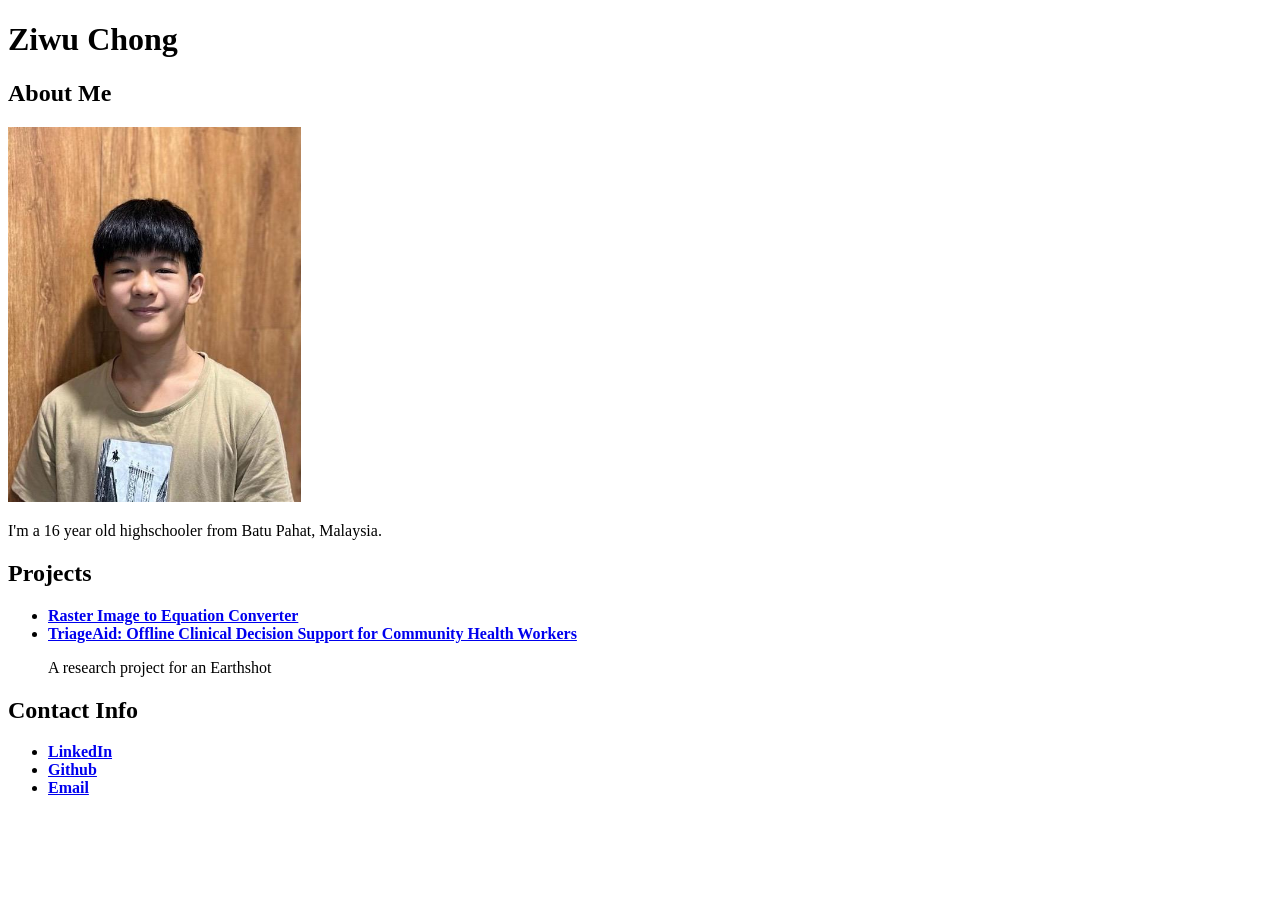
==== index.html @ c4d1c674 "Added About Me, Projects and Contact info. Added seperate html files for Project1 and 2" ====
<!DOCTYPE html>
<html lang="en">
    <head>
        <meta charset="UTF-8">
        <title>My Personal Website</title>
    </head>

    <body>
        <h1>Ziwu Chong</h1>
        <h2>About Me</h2>
        <img src="./images/WhatsApp Image 2026-03-03 at 11.17.52 AM.jpeg" alt="Profile" height="375" width="293">
        <p>I'm a 16 year old highschooler from Batu Pahat, Malaysia. </p>
        <h2>Projects</h2>
        <ul>
            <li><a href="./pages/project1.html"><strong>Raster Image to Equation Converter</strong></a></li>
            <li><a href="./pages/project2.html"><strong>TriageAid: Offline Clinical Decision Support for Community Health Workers</strong></a>
            <p>A research project for an Earthshot</p></li>
        </ul>
        <h2>Contact Info</h2>
        <ul>
            <li><a href="https://www.linkedin.com/in/chong-zi-wu-086863310/" target="_blank" rel="noopener"><strong>LinkedIn </strong></a></li>
            <li><a href="https://github.com/cziwu12" target="_blank" rel="noopener"><strong>Github</strong></a></li>
            <li><a href="mailto:cziwu12@gmail.com" target="_blank" rel="noopener"><strong>Email</strong></a></li>
        </ul>
    </body>
</html>

<!--Personal Site, include bio, projects (tks and hackclub), contact info-->
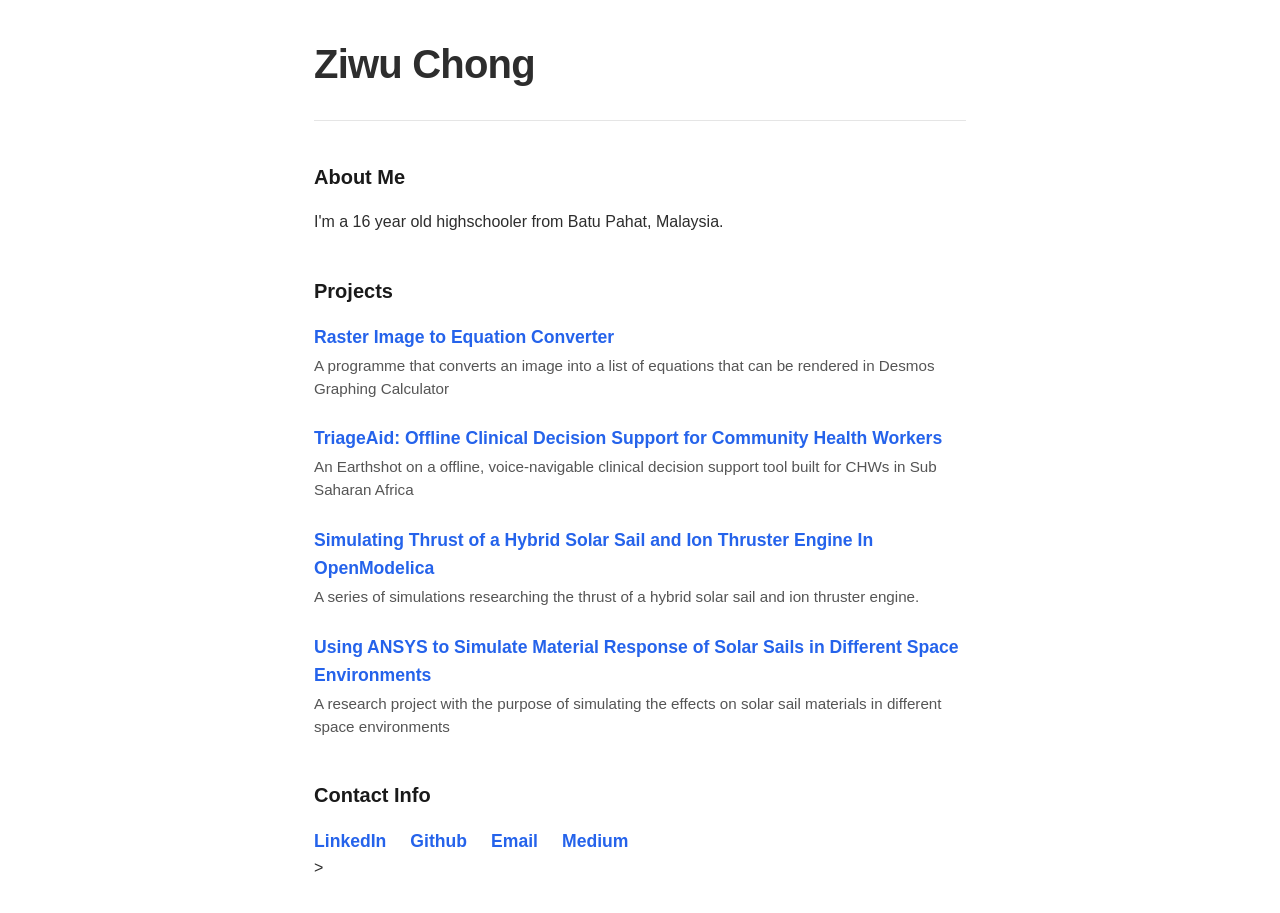
==== commit ab09ca01: "Added StyleSheet" ====
--- a/index.html
+++ b/index.html
@@ -2,27 +2,34 @@
 <html lang="en">
     <head>
         <meta charset="UTF-8">
-        <title>My Personal Website</title>
+        <meta name="viewport" content="width=device-width, initial-scale=1.0">
+        <title>Ziwu Personal Website</title>
+        <link rel="stylesheet" href="style.css">
     </head>
 
     <body>
         <h1>Ziwu Chong</h1>
         <h2>About Me</h2>
-        <img src="./images/WhatsApp Image 2026-03-03 at 11.17.52 AM.jpeg" alt="Profile" height="375" width="293">
         <p>I'm a 16 year old highschooler from Batu Pahat, Malaysia. </p>
         <h2>Projects</h2>
         <ul>
-            <li><a href="./pages/project1.html"><strong>Raster Image to Equation Converter</strong></a></li>
+            <li><a href="./pages/project1.html"><strong>Raster Image to Equation Converter</strong></a>
+            <p>A programme that converts an image into a list of equations that can be rendered in Desmos Graphing Calculator</p></li> 
             <li><a href="./pages/project2.html"><strong>TriageAid: Offline Clinical Decision Support for Community Health Workers</strong></a>
-            <p>A research project for an Earthshot</p></li>
+            <p>An Earthshot on a offline, voice-navigable clinical decision support tool built for CHWs in Sub Saharan Africa </p></li>
+            <li><a href="./pages/project3.html"><strong>Simulating Thrust of a Hybrid Solar Sail and Ion Thruster Engine In OpenModelica</strong></a>
+            <p>A series of simulations researching the thrust of a hybrid  solar sail and ion thruster engine.</p></li>
+            <li><a href="./pages/project4.html"><strong>Using ANSYS to Simulate Material Response of Solar Sails in Different Space Environments</strong></a>
+            <p>A research project with the purpose of simulating the effects on solar sail materials in different space environments</p></li>
         </ul>
         <h2>Contact Info</h2>
         <ul>
             <li><a href="https://www.linkedin.com/in/chong-zi-wu-086863310/" target="_blank" rel="noopener"><strong>LinkedIn </strong></a></li>
             <li><a href="https://github.com/cziwu12" target="_blank" rel="noopener"><strong>Github</strong></a></li>
             <li><a href="mailto:cziwu12@gmail.com" target="_blank" rel="noopener"><strong>Email</strong></a></li>
+            <li><a href="https://medium.com/@cziwu2010" target="_blank" rel="noopener"><strong>Medium</strong></a></li>
         </ul>
     </body>
 </html>
 
-<!--Personal Site, include bio, projects (tks and hackclub), contact info-->+<!--Personal Site, include bio, projects (tks and hackclub), contact info-->>
--- a/style.css
+++ b/style.css
@@ -0,0 +1,84 @@
+* {
+    margin: 0;
+    padding: 0;
+    box-sizing: border-box
+}
+
+body {
+    font-family: -apple-system, BlinkMacSystemFont, 'Segoe UI', Roboto, Oxygen, Ubuntu, Cantarell, sans-serif;
+    line-height: 1.6;
+    color: #2d2d2d;
+    background-color: #ffffff;
+    max-width: 700px; 
+    margin: 0 auto; 
+    padding: 2rem 1.5rem; 
+}
+
+h1 {
+    font-size: 2.5rem;      
+    font-weight: 700;       
+    margin-bottom: 0.5rem;  
+    letter-spacing: -0.02em; 
+    padding-bottom: 1.5rem;
+    border-bottom: 1px solid #e5e5e5;
+}
+
+h2 {
+    font-size: 1.25rem;     /* ~20px */
+    font-weight: 600;
+    margin-top: 2.5rem;     /* Generous space BEFORE each section */
+    margin-bottom: 1rem;    /* Space AFTER heading */
+    color: #1a1a1a;
+}
+
+ul {
+    list-style: none; /* Remove default bullets */
+}
+
+/* Add spacing between project items */
+li {
+    margin-bottom: 1.5rem;
+}
+
+/* Style the project links */
+a {
+    color: #2563eb;          /* Professional blue */
+    text-decoration: none;    /* Remove underline by default */
+    font-size: 1.1rem;
+    transition: color 0.2s ease;
+}
+
+a:hover {
+    text-decoration: underline; /* Show underline on hover for accessibility */
+    color: #1d4ed8;
+}
+
+/* Style the project descriptions */
+li p {
+    color: #555555;          /* Lighter gray for secondary text */
+    font-size: 0.95rem;
+    margin-top: 0.25rem;     /* Tight gap between title and description */
+    line-height: 1.5;
+}
+
+/* Target specifically the contact list */
+body > ul:last-of-type {
+    display: flex;
+    flex-wrap: wrap;         /* Allows wrapping on small screens */
+    gap: 1.5rem;             /* Space between items */
+    margin-top: 0.5rem;
+}
+
+body > ul:last-of-type li {
+    margin-bottom: 0;        /* Remove the vertical spacing we set earlier */
+}
+
+@media (max-width: 480px) {
+    h1 {
+        font-size: 2rem;
+    }
+    
+    body {
+        padding: 1.5rem 1rem;
+    }
+}
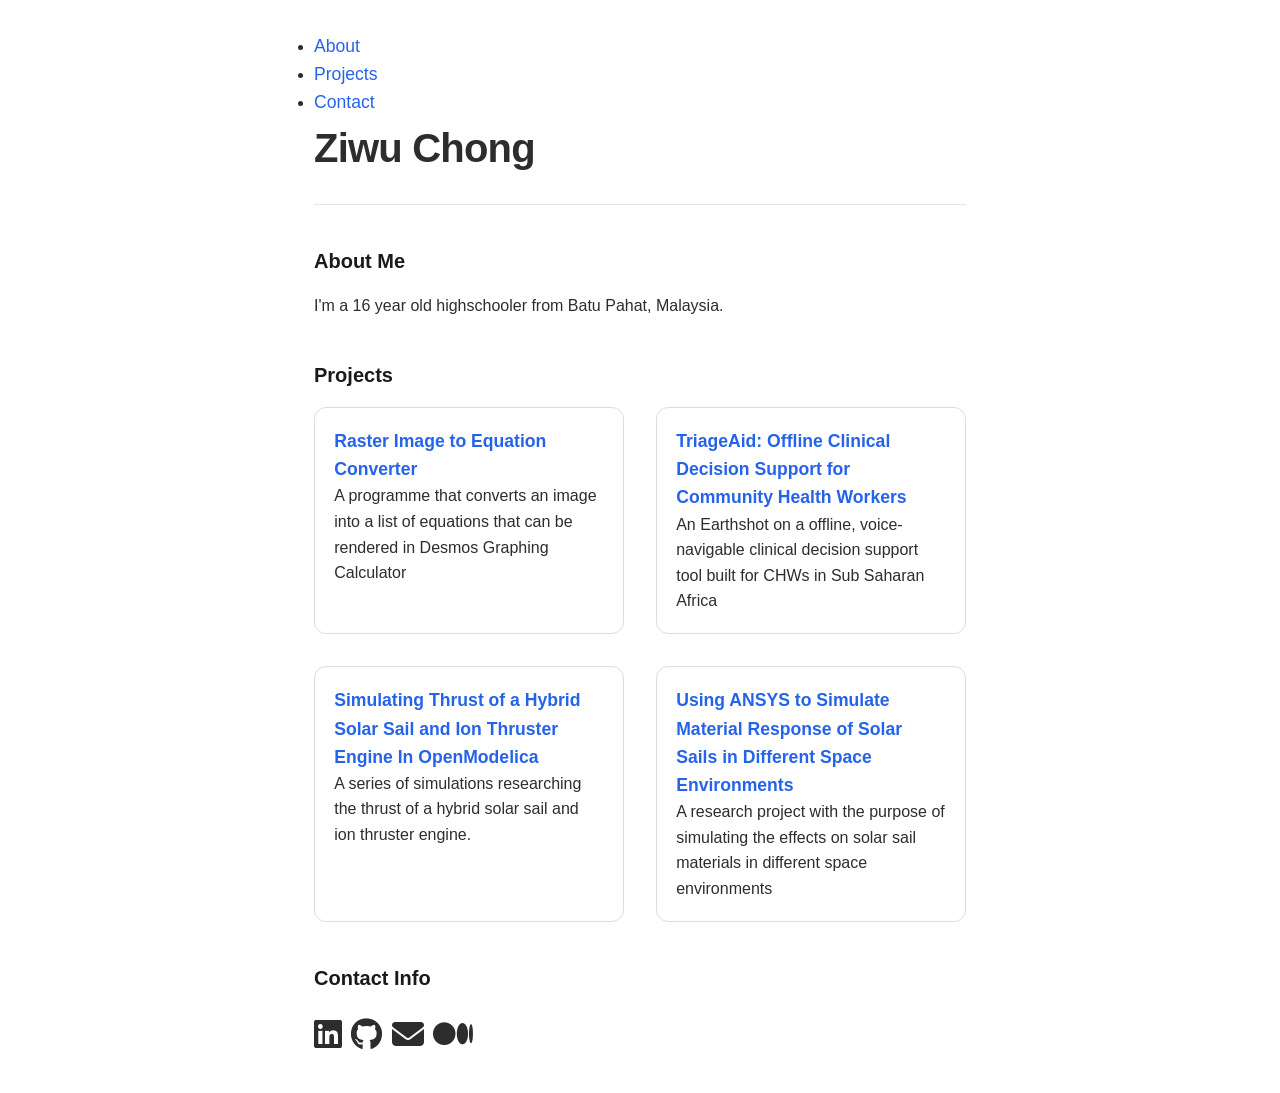
==== commit 5402190d: "Insertef projects into Cards in a 2x2 layout, added hover animation, added Icons for contact page" ====
--- a/index.html
+++ b/index.html
@@ -4,32 +4,56 @@
         <meta charset="UTF-8">
         <meta name="viewport" content="width=device-width, initial-scale=1.0">
         <title>Ziwu Personal Website</title>
+        <link rel="stylesheet" href="https://cdnjs.cloudflare.com/ajax/libs/font-awesome/6.5.1/css/all.min.css">
         <link rel="stylesheet" href="style.css">
     </head>
 
     <body>
+        <section id="About"></section>
+        <section id="Projects"></section>
+        <section id="Contact"></section>
+
+        <header>
+            <div class="logo"></div>
+            <nav>
+                <ul>
+                    <li><a href="#About">About</a></li>
+                    <li><a href="#Projects">Projects</a></li>
+                    <li><a href="#Contact">Contact</a></li>
+                </ul>
+            </nav>
+        </header>
         <h1>Ziwu Chong</h1>
         <h2>About Me</h2>
         <p>I'm a 16 year old highschooler from Batu Pahat, Malaysia. </p>
         <h2>Projects</h2>
-        <ul>
-            <li><a href="./pages/project1.html"><strong>Raster Image to Equation Converter</strong></a>
-            <p>A programme that converts an image into a list of equations that can be rendered in Desmos Graphing Calculator</p></li> 
-            <li><a href="./pages/project2.html"><strong>TriageAid: Offline Clinical Decision Support for Community Health Workers</strong></a>
-            <p>An Earthshot on a offline, voice-navigable clinical decision support tool built for CHWs in Sub Saharan Africa </p></li>
-            <li><a href="./pages/project3.html"><strong>Simulating Thrust of a Hybrid Solar Sail and Ion Thruster Engine In OpenModelica</strong></a>
-            <p>A series of simulations researching the thrust of a hybrid  solar sail and ion thruster engine.</p></li>
-            <li><a href="./pages/project4.html"><strong>Using ANSYS to Simulate Material Response of Solar Sails in Different Space Environments</strong></a>
-            <p>A research project with the purpose of simulating the effects on solar sail materials in different space environments</p></li>
-        </ul>
-        <h2>Contact Info</h2>
-        <ul>
-            <li><a href="https://www.linkedin.com/in/chong-zi-wu-086863310/" target="_blank" rel="noopener"><strong>LinkedIn </strong></a></li>
-            <li><a href="https://github.com/cziwu12" target="_blank" rel="noopener"><strong>Github</strong></a></li>
-            <li><a href="mailto:cziwu12@gmail.com" target="_blank" rel="noopener"><strong>Email</strong></a></li>
-            <li><a href="https://medium.com/@cziwu2010" target="_blank" rel="noopener"><strong>Medium</strong></a></li>
-        </ul>
+
+        <section class="projects">
+            <article class="cards">
+                <a href="./pages/project1.html"><strong>Raster Image to Equation Converter</strong></a>
+                <p>A programme that converts an image into a list of equations that can be rendered in Desmos Graphing Calculator</p>
+            </article>
+            <article class="cards">
+                <a href="./pages/project2.html"><strong>TriageAid: Offline Clinical Decision Support for Community Health Workers</strong></a>
+                <p>An Earthshot on a offline, voice-navigable clinical decision support tool built for CHWs in Sub Saharan Africa </p>
+            </article>
+            <article class="cards">
+                <a href="./pages/project3.html"><strong>Simulating Thrust of a Hybrid Solar Sail and Ion Thruster Engine In OpenModelica</strong></a>
+                <p>A series of simulations researching the thrust of a hybrid  solar sail and ion thruster engine.</p>
+            </article>
+            <article class="cards">
+                <a href="./pages/project4.html"><strong>Using ANSYS to Simulate Material Response of Solar Sails in Different Space Environments</strong></a>
+                <p>A research project with the purpose of simulating the effects on solar sail materials in different space environments</p>
+            </article>
+        </section>
+       <h2>Contact Info</h2>
+        <footer>
+            <address>
+                <a href="https://www.linkedin.com/in/chong-zi-wu-086863310/" target="_blank" rel="noopener"><i class="fa-brands fa-linkedin"></i></a>
+                <a href="https://github.com/cziwu12" target="_blank" rel="noopener"><i class="fa-brands fa-github"></i></a>
+                <a href="mailto:cziwu12@gmail.com" target="_blank" rel="noopener"><i class="fa-solid fa-envelope"></i></a>
+                <a href="https://medium.com/@cziwu2010" target="_blank" rel="noopener"><i class="fa-brands fa-medium"></i></a>
+            </address>
+        </footer>
     </body>
-</html>
-
-<!--Personal Site, include bio, projects (tks and hackclub), contact info-->>+</html>
--- a/style.css
+++ b/style.css
@@ -11,7 +11,7 @@
     background-color: #ffffff;
     max-width: 700px; 
     margin: 0 auto; 
-    padding: 2rem 1.5rem; 
+    padding: 2rem 1.5rem;
 }
 
 h1 {
@@ -24,54 +24,58 @@
 }
 
 h2 {
-    font-size: 1.25rem;     /* ~20px */
+    font-size: 1.25rem;    
     font-weight: 600;
-    margin-top: 2.5rem;     /* Generous space BEFORE each section */
-    margin-bottom: 1rem;    /* Space AFTER heading */
+    margin-top: 2.5rem;     
+    margin-bottom: 1rem;    
     color: #1a1a1a;
 }
 
-ul {
-    list-style: none; /* Remove default bullets */
+.projects {
+    display: grid;
+    grid-template-columns: 1fr 1fr;
+    gap: 2rem;
 }
 
-/* Add spacing between project items */
-li {
-    margin-bottom: 1.5rem;
+.cards {
+    background: #ffffff;
+    border: 1px solid #ddd;
+    border-radius: 12px;
+    padding: 1.2rem;
+    transition: transform 0.2s ease, box-shadow 0.2s ease;
 }
 
-/* Style the project links */
+.cards:hover {
+    transform: translateY(-5px);
+    box-shadow: 0 5px 10px rgba(0,0,0,0.08);
+}
+
+
+
 a {
-    color: #2563eb;          /* Professional blue */
-    text-decoration: none;    /* Remove underline by default */
+    color: #2563eb;          
+    text-decoration: none;    
     font-size: 1.1rem;
     transition: color 0.2s ease;
 }
 
 a:hover {
-    text-decoration: underline; /* Show underline on hover for accessibility */
+    text-decoration: underline;
     color: #1d4ed8;
 }
 
-/* Style the project descriptions */
-li p {
-    color: #555555;          /* Lighter gray for secondary text */
-    font-size: 0.95rem;
-    margin-top: 0.25rem;     /* Tight gap between title and description */
-    line-height: 1.5;
+address a{
+    font-size: 2rem;
+    color: #2d2d2d;
+    padding-right: 5px;
+
 }
 
-/* Target specifically the contact list */
-body > ul:last-of-type {
-    display: flex;
-    flex-wrap: wrap;         /* Allows wrapping on small screens */
-    gap: 1.5rem;             /* Space between items */
-    margin-top: 0.5rem;
+
+.contact a:hover{
+    color: dodgerblue;
 }
 
-body > ul:last-of-type li {
-    margin-bottom: 0;        /* Remove the vertical spacing we set earlier */
-}
 
 @media (max-width: 480px) {
     h1 {
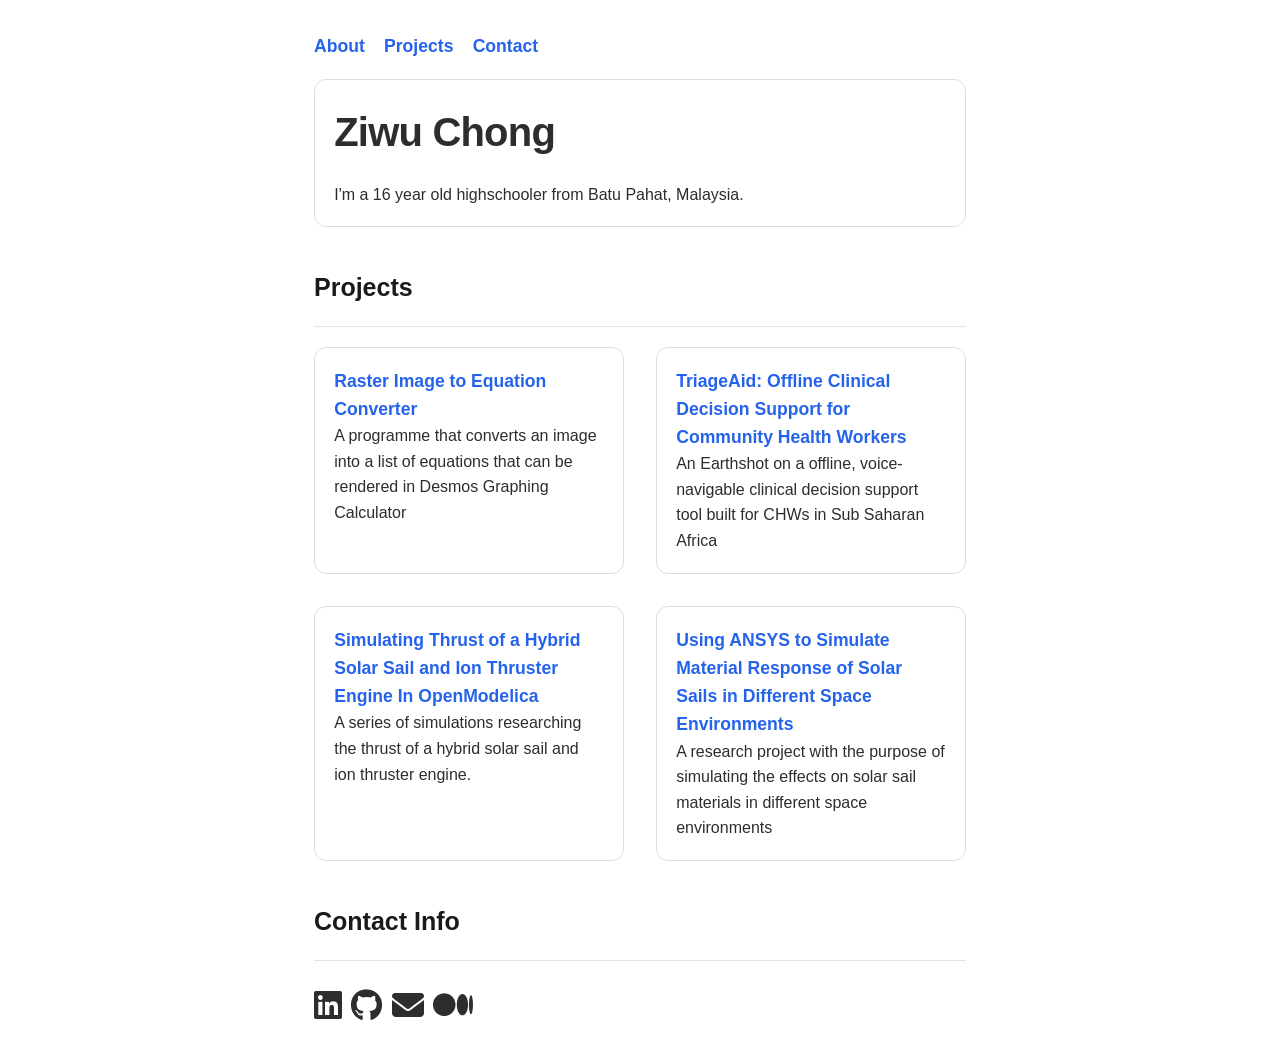
==== commit 2b27e2cc: "Added Header to a Card and added hover animation for it" ====
--- a/index.html
+++ b/index.html
@@ -23,37 +23,42 @@
                 </ul>
             </nav>
         </header>
-        <h1>Ziwu Chong</h1>
-        <h2>About Me</h2>
-        <p>I'm a 16 year old highschooler from Batu Pahat, Malaysia. </p>
-        <h2>Projects</h2>
 
-        <section class="projects">
-            <article class="cards">
-                <a href="./pages/project1.html"><strong>Raster Image to Equation Converter</strong></a>
-                <p>A programme that converts an image into a list of equations that can be rendered in Desmos Graphing Calculator</p>
-            </article>
-            <article class="cards">
-                <a href="./pages/project2.html"><strong>TriageAid: Offline Clinical Decision Support for Community Health Workers</strong></a>
-                <p>An Earthshot on a offline, voice-navigable clinical decision support tool built for CHWs in Sub Saharan Africa </p>
-            </article>
-            <article class="cards">
-                <a href="./pages/project3.html"><strong>Simulating Thrust of a Hybrid Solar Sail and Ion Thruster Engine In OpenModelica</strong></a>
-                <p>A series of simulations researching the thrust of a hybrid  solar sail and ion thruster engine.</p>
-            </article>
-            <article class="cards">
-                <a href="./pages/project4.html"><strong>Using ANSYS to Simulate Material Response of Solar Sails in Different Space Environments</strong></a>
-                <p>A research project with the purpose of simulating the effects on solar sail materials in different space environments</p>
-            </article>
-        </section>
-       <h2>Contact Info</h2>
-        <footer>
-            <address>
-                <a href="https://www.linkedin.com/in/chong-zi-wu-086863310/" target="_blank" rel="noopener"><i class="fa-brands fa-linkedin"></i></a>
-                <a href="https://github.com/cziwu12" target="_blank" rel="noopener"><i class="fa-brands fa-github"></i></a>
-                <a href="mailto:cziwu12@gmail.com" target="_blank" rel="noopener"><i class="fa-solid fa-envelope"></i></a>
-                <a href="https://medium.com/@cziwu2010" target="_blank" rel="noopener"><i class="fa-brands fa-medium"></i></a>
-            </address>
-        </footer>
+        <main>
+            <section id="hero">
+                <h1>Ziwu Chong</h1>
+                <p>I'm a 16 year old highschooler from Batu Pahat, Malaysia. </p>
+            </section>
+
+            <h2>Projects</h2>
+            <section class="projects">
+        
+                <article class="cards">
+                    <a href="./pages/project1.html"><strong>Raster Image to Equation Converter</strong></a>
+                    <p>A programme that converts an image into a list of equations that can be rendered in Desmos Graphing Calculator</p>
+                </article>
+                <article class="cards">
+                    <a href="./pages/project2.html"><strong>TriageAid: Offline Clinical Decision Support for Community Health Workers</strong></a>
+                    <p>An Earthshot on a offline, voice-navigable clinical decision support tool built for CHWs in Sub Saharan Africa </p>
+                </article>
+                <article class="cards">
+                    <a href="./pages/project3.html"><strong>Simulating Thrust of a Hybrid Solar Sail and Ion Thruster Engine In OpenModelica</strong></a>
+                    <p>A series of simulations researching the thrust of a hybrid  solar sail and ion thruster engine.</p>
+                </article>
+                <article class="cards">
+                    <a href="./pages/project4.html"><strong>Using ANSYS to Simulate Material Response of Solar Sails in Different Space Environments</strong></a>
+                    <p>A research project with the purpose of simulating the effects on solar sail materials in different space environments</p>
+                </article>
+            </section>
+        <h2>Contact Info</h2>
+            <footer>
+                <address>
+                    <a href="https://www.linkedin.com/in/chong-zi-wu-086863310/" target="_blank" rel="noopener"><i class="fa-brands fa-linkedin"></i></a>
+                    <a href="https://github.com/cziwu12" target="_blank" rel="noopener"><i class="fa-brands fa-github"></i></a>
+                    <a href="mailto:cziwu12@gmail.com" target="_blank" rel="noopener"><i class="fa-solid fa-envelope"></i></a>
+                    <a href="https://medium.com/@cziwu2010" target="_blank" rel="noopener"><i class="fa-brands fa-medium"></i></a>
+                </address>
+            </footer>
+        </main>
     </body>
 </html>
--- a/style.css
+++ b/style.css
@@ -14,14 +14,39 @@
     padding: 2rem 1.5rem;
 }
 
+nav ul {
+    display: flex; 
+    list-style: none;
+}
+
+nav li {
+    padding-right: 1.2rem;
+    font-weight: 700;
+}
+
+#hero {
+    margin-top: 1.2rem;
+    background: #ffffff;
+    border: 1px solid #ddd;
+    border-radius: 12px;
+    padding: 1.2rem;
+    transition: transform 0.2s ease, box-shadow 0.2s ease;
+}
+
+#hero:hover {
+    transform: translateY(-5px);
+    box-shadow: 0 5px 10px rgba(0,0,0,0.08);
+}
+
 h1 {
     font-size: 2.5rem;      
     font-weight: 700;       
     margin-bottom: 0.5rem;  
     letter-spacing: -0.02em; 
-    padding-bottom: 1.5rem;
-    border-bottom: 1px solid #e5e5e5;
+    padding-bottom: 10px;
+    
 }
+
 
 h2 {
     font-size: 1.25rem;    
@@ -29,6 +54,11 @@
     margin-top: 2.5rem;     
     margin-bottom: 1rem;    
     color: #1a1a1a;
+    font-size: 25px;
+    font-weight: 620;
+    padding-bottom: 1.2rem;
+    margin-bottom: 1.2rem;
+    border-bottom: 1px solid #e5e5e5;
 }
 
 .projects {
@@ -68,7 +98,6 @@
     font-size: 2rem;
     color: #2d2d2d;
     padding-right: 5px;
-
 }
 
 
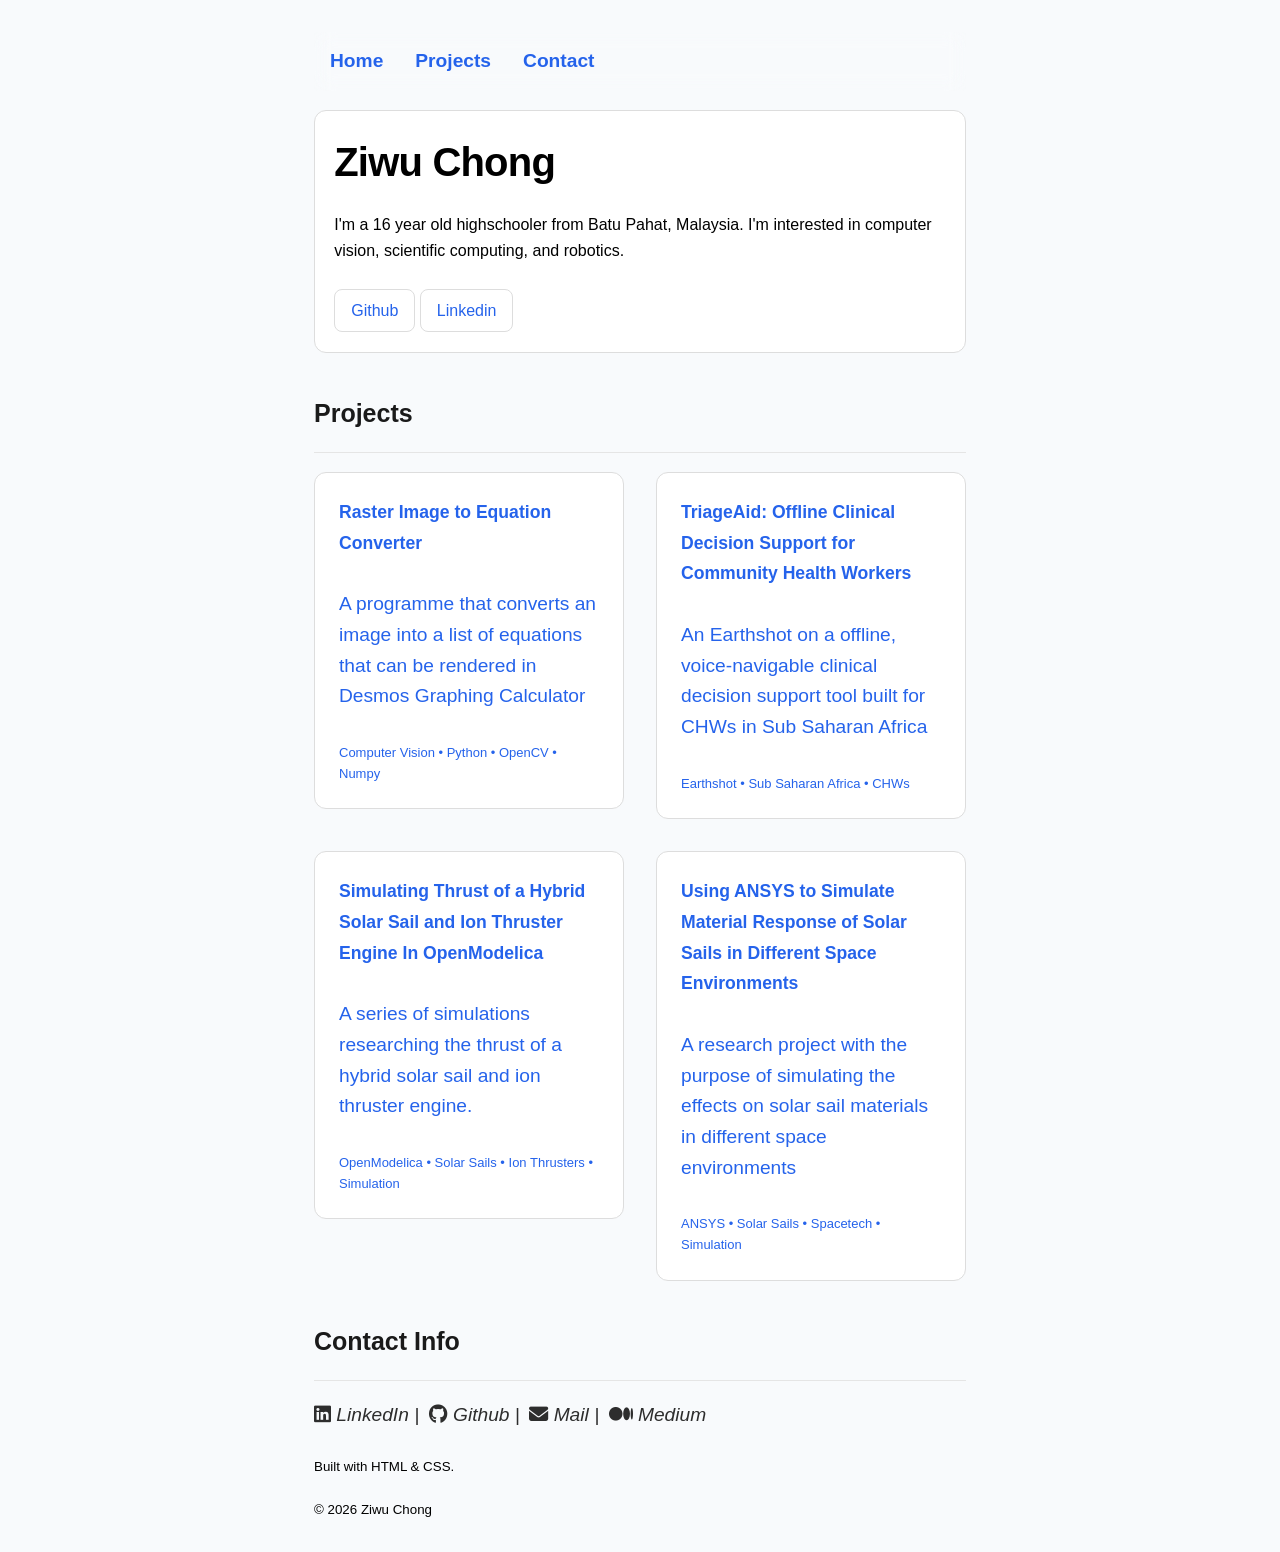
==== commit e393d0ba: "Finalized Styling and CSS" ====
--- a/index.html
+++ b/index.html
@@ -9,17 +9,13 @@
     </head>
 
     <body>
-        <section id="About"></section>
-        <section id="Projects"></section>
-        <section id="Contact"></section>
-
         <header>
             <div class="logo"></div>
             <nav>
                 <ul>
-                    <li><a href="#About">About</a></li>
-                    <li><a href="#Projects">Projects</a></li>
-                    <li><a href="#Contact">Contact</a></li>
+                    <li><a href="#hero">Home</a></li>
+                    <li><a href="#projects">Projects</a></li>
+                    <li><a href="#contact">Contact</a></li>
                 </ul>
             </nav>
         </header>
@@ -27,37 +23,61 @@
         <main>
             <section id="hero">
                 <h1>Ziwu Chong</h1>
-                <p>I'm a 16 year old highschooler from Batu Pahat, Malaysia. </p>
+                <p>I'm a 16 year old highschooler from Batu Pahat, Malaysia. I'm interested in computer vision, scientific computing, and robotics.</p>
+                <br>
+                <a class="mini_github_link" href="https://github.com/cziwu12" target="_blank" rel="noopener">Github</a> 
+                <a class="mini_github_link" href="https://www.linkedin.com/in/chong-zi-wu-086863310/" target="_blank" rel="noopener">Linkedin</a>
             </section>
 
             <h2>Projects</h2>
-            <section class="projects">
-        
-                <article class="cards">
-                    <a href="./pages/project1.html"><strong>Raster Image to Equation Converter</strong></a>
-                    <p>A programme that converts an image into a list of equations that can be rendered in Desmos Graphing Calculator</p>
-                </article>
-                <article class="cards">
-                    <a href="./pages/project2.html"><strong>TriageAid: Offline Clinical Decision Support for Community Health Workers</strong></a>
-                    <p>An Earthshot on a offline, voice-navigable clinical decision support tool built for CHWs in Sub Saharan Africa </p>
-                </article>
-                <article class="cards">
-                    <a href="./pages/project3.html"><strong>Simulating Thrust of a Hybrid Solar Sail and Ion Thruster Engine In OpenModelica</strong></a>
-                    <p>A series of simulations researching the thrust of a hybrid  solar sail and ion thruster engine.</p>
-                </article>
-                <article class="cards">
-                    <a href="./pages/project4.html"><strong>Using ANSYS to Simulate Material Response of Solar Sails in Different Space Environments</strong></a>
-                    <p>A research project with the purpose of simulating the effects on solar sail materials in different space environments</p>
-                </article>
+            <section id="projects" class="projects">
+                <a class="project_link" href="https://medium.com/@cziwu2010/converting-pixels-into-mathematics-how-i-built-a-raster-image-to-equation-converter-1eb80571f38f?sharedUserId=cziwu2010">
+                    <article class="cards">
+                        <p><strong>Raster Image to Equation Converter</strong></p>
+                        <br>
+                        <p>A programme that converts an image into a list of equations that can be rendered in Desmos Graphing Calculator</p>
+                        <br>
+                        <p class="techstack">Computer Vision • Python • OpenCV • Numpy</p>
+                    </article>                
+                </a>
+                <a class="project_link" href="https://docs.google.com/presentation/d/1DTbniaXr1jw_Uv6KkA5lu7yYsg94So18/edit?usp=sharing&ouid=100331126728832784628&rtpof=true&sd=true">
+                    <article class="cards">
+                        <p><strong>TriageAid: Offline Clinical Decision Support for Community Health Workers</strong></p>
+                        <br>
+                        <p>An Earthshot on a offline, voice-navigable clinical decision support tool built for CHWs in Sub Saharan Africa </p>
+                        <br>
+                        <p class="techstack">Earthshot • Sub Saharan Africa • CHWs</p>
+                    </article>    
+                </a>
+                <a class="project_link" href="https://medium.com/@cziwu2010/simulation-data-from-my-solar-sail-and-ion-thruster-hybrid-simulation-6bc771abd489?sharedUserId=cziwu2010">
+                    <article class="cards">
+                        <p><strong>Simulating Thrust of a Hybrid Solar Sail and Ion Thruster Engine In OpenModelica</strong></p>
+                        <br>
+                        <p>A series of simulations researching the thrust of a hybrid  solar sail and ion thruster engine.</p>
+                        <br>
+                        <p class="techstack">OpenModelica • Solar Sails • Ion Thrusters • Simulation</p>
+                    </article>
+                </a>
+                <a class="project_link" href="https://medium.com/@cziwu2010/steady-state-thermal-heat-analysis-of-solar-sails-in-different-space-environments-69ac1c2e3efc?sharedUserId=cziwu2010">
+                    <article class="cards">
+                        <p><strong>Using ANSYS to Simulate Material Response of Solar Sails in Different Space Environments</strong></p>
+                        <br>
+                        <p>A research project with the purpose of simulating the effects on solar sail materials in different space environments</p>
+                        <br>
+                        <p class="techstack">ANSYS • Solar Sails • Spacetech • Simulation</p>
+                    </article>
+                </a>
             </section>
         <h2>Contact Info</h2>
-            <footer>
+            <footer id="contact">
                 <address>
-                    <a href="https://www.linkedin.com/in/chong-zi-wu-086863310/" target="_blank" rel="noopener"><i class="fa-brands fa-linkedin"></i></a>
-                    <a href="https://github.com/cziwu12" target="_blank" rel="noopener"><i class="fa-brands fa-github"></i></a>
-                    <a href="mailto:cziwu12@gmail.com" target="_blank" rel="noopener"><i class="fa-solid fa-envelope"></i></a>
-                    <a href="https://medium.com/@cziwu2010" target="_blank" rel="noopener"><i class="fa-brands fa-medium"></i></a>
-                </address>
+                    <a href="https://www.linkedin.com/in/chong-zi-wu-086863310/" target="_blank" rel="noopener"><i class="fa-brands fa-linkedin"></i> LinkedIn |</a>
+                    <a href="https://github.com/cziwu12" target="_blank" rel="noopener"><i class="fa-brands fa-github"></i> Github |</a>
+                    <a href="mailto:cziwu12@gmail.com" target="_blank" rel="noopener"><i class="fa-solid fa-envelope"></i> Mail |</a>
+                    <a href="https://medium.com/@cziwu2010" target="_blank" rel="noopener"><i class="fa-brands fa-medium"></i> Medium </a>
+                </address><br>
+
+                <p class="extrafooter">Built with HTML & CSS.<br><br>© 2026 Ziwu Chong</p>
             </footer>
         </main>
     </body>
--- a/style.css
+++ b/style.css
@@ -4,11 +4,14 @@
     box-sizing: border-box
 }
 
+html {
+    scroll-behavior: smooth;
+}
+
 body {
     font-family: -apple-system, BlinkMacSystemFont, 'Segoe UI', Roboto, Oxygen, Ubuntu, Cantarell, sans-serif;
     line-height: 1.6;
-    color: #2d2d2d;
-    background-color: #ffffff;
+    background:#f8fafc;
     max-width: 700px; 
     margin: 0 auto; 
     padding: 2rem 1.5rem;
@@ -17,11 +20,22 @@
 nav ul {
     display: flex; 
     list-style: none;
+    overflow: hidden;
+    position: sticky;
+    top: 0;
+    backdrop-filter: blur(10px);
 }
 
-nav li {
-    padding-right: 1.2rem;
+nav li a {
+    display: block;
+    text-align: center;
+    padding: 14px 16px;
     font-weight: 700;
+}
+
+nav ul li a:hover {
+  background-color: #ebebeb;
+  list-style: none;
 }
 
 #hero {
@@ -38,6 +52,20 @@
     box-shadow: 0 5px 10px rgba(0,0,0,0.08);
 }
 
+#hero a {
+    font-size: 1rem;
+}
+
+.mini_github_link {
+    display:inline-block;
+
+    border:1px solid #ddd;
+
+    border-radius:8px;
+
+    padding:.5rem 1rem;
+}
+
 h1 {
     font-size: 2.5rem;      
     font-weight: 700;       
@@ -48,11 +76,8 @@
 }
 
 
-h2 {
-    font-size: 1.25rem;    
-    font-weight: 600;
-    margin-top: 2.5rem;     
-    margin-bottom: 1rem;    
+h2 { 
+    margin-top: 2.5rem;      
     color: #1a1a1a;
     font-size: 25px;
     font-weight: 620;
@@ -65,14 +90,33 @@
     display: grid;
     grid-template-columns: 1fr 1fr;
     gap: 2rem;
+    align-items:stretch;
+}
+
+.project_links {
+    color:inherit;
+    text-decoration:none;
 }
 
 .cards {
+    display: flex;
+    flex-direction: column;
     background: #ffffff;
     border: 1px solid #ddd;
     border-radius: 12px;
-    padding: 1.2rem;
+    padding: 1.5rem;
     transition: transform 0.2s ease, box-shadow 0.2s ease;
+}
+
+.cards strong {
+    color: #2563eb;
+    font-size: 1.1rem;
+}
+
+.techstack {
+    color: #2563eb;
+    font-size: small;
+    margin-top: auto;
 }
 
 .cards:hover {
@@ -85,7 +129,7 @@
 a {
     color: #2563eb;          
     text-decoration: none;    
-    font-size: 1.1rem;
+    font-size: 1.2rem;
     transition: color 0.2s ease;
 }
 
@@ -95,16 +139,19 @@
 }
 
 address a{
-    font-size: 2rem;
+    font-size: 1.2rem;
     color: #2d2d2d;
     padding-right: 5px;
 }
 
 
-.contact a:hover{
+.address a:hover{
     color: dodgerblue;
 }
 
+.extrafooter {
+    font-size: smaller;
+}
 
 @media (max-width: 480px) {
     h1 {
